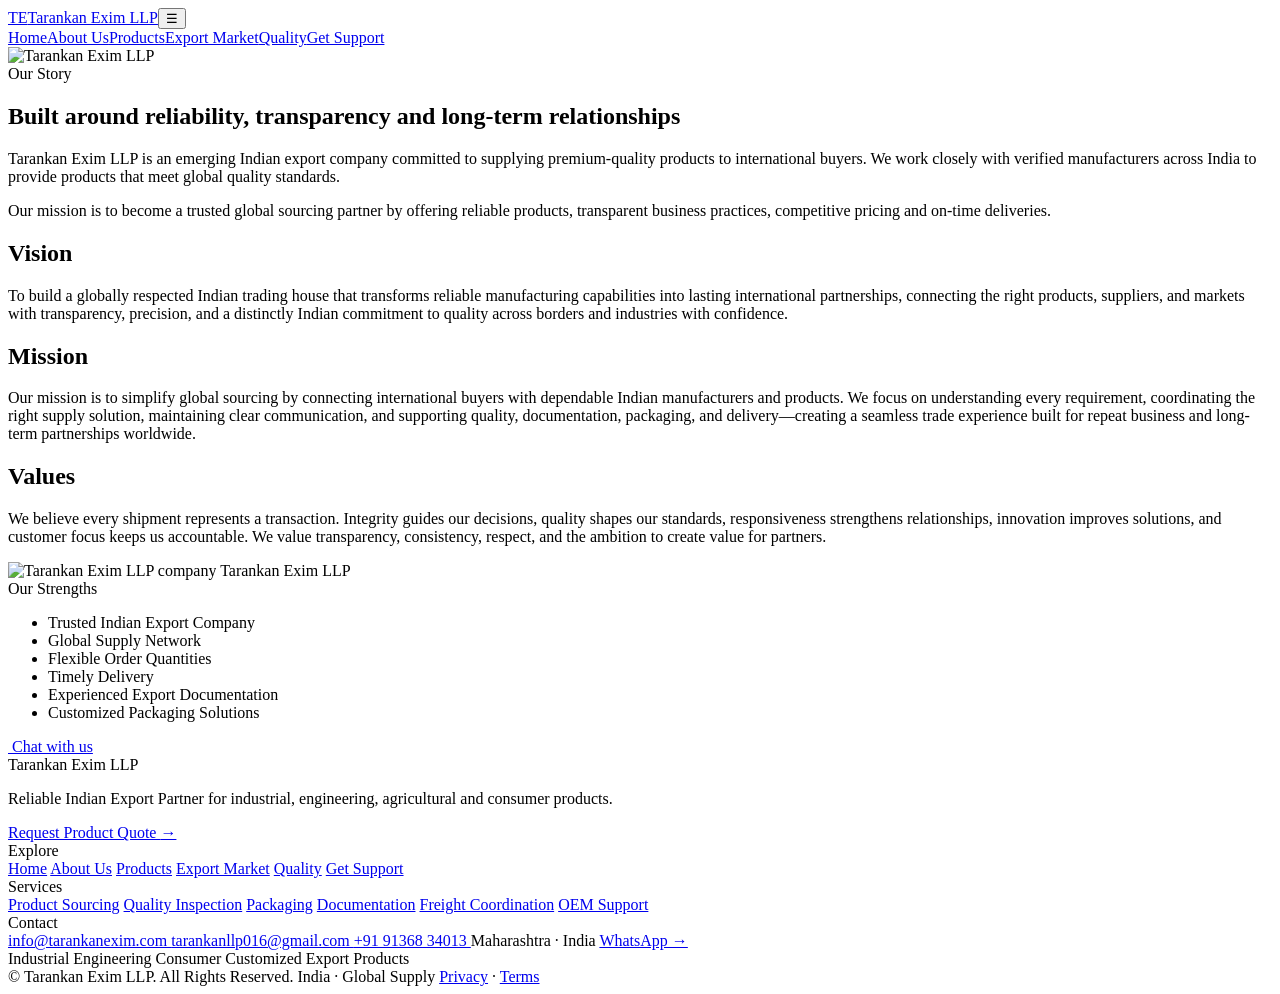
==== about.html @ bc906459 "Add files via upload" ====
<!doctype html>
<html lang="en">

<head>
    <meta charset="utf-8">
    <meta name="viewport" content="width=device-width,initial-scale=1">
    <title>About Us | Tarankan Exim LLP</title>
    <meta name="description"
        content="Learn about Tarankan Exim LLP, an emerging Indian merchant exporter serving global buyers.">
        <link rel="icon" type="image/png" href="assets/logo.png">
    <link rel="stylesheet" href="css/style.css">
</head>

<body>
    <header class="site-header">
        <div class="container nav"><a class="brand" href="index.html"><span class="brand-mark">TE</span><span
                    class="brand-text">Tarankan Exim LLP</span></a><button class="menu-btn" aria-label="Open menu"
                aria-expanded="false">☰</button>
            <nav class="nav-links"><a class="" href="index.html">Home</a><a class="active" href="about.html">About
                    Us</a><a class="" href="products.html">Products</a><a class="" href="markets.html">Export
                    Market</a><a class="" href="quality.html">Quality</a><a class="" href="contact.html">Get Support</a>
            </nav>
        </div>
    </header>
    <main>
        <section class="about-image">
            <img src="assets/about us/about-us-background.png" alt="Tarankan Exim LLP">
        </section>
        <!-- <section class="page-hero" id = "about-us-main">
            <div class="container">
                <div class="eyebrow">About Tarankan Exim LLP</div>
                <h1>Indian sourcing, prepared for the world.</h1>
                <p class="lead">We work with verified manufacturers across India to connect dependable products with
                    international buyers.</p>
            </div>
        </section> -->
        <section class="section">
            <div class="container two-col">
                <div>
                    <div class="eyebrow">Our Story</div>
                    <h2>Built around reliability, transparency and long-term relationships</h2>
                </div>
                <div>
                    <p class="body-copy">Tarankan Exim LLP is an emerging Indian export company committed to supplying
                        premium-quality products to international buyers. We work closely with verified manufacturers
                        across India to provide products that meet global quality standards.</p>
                    <p class="body-copy">Our mission is to become a trusted global sourcing partner by offering reliable
                        products, transparent business practices, competitive pricing and on-time deliveries.</p>
                </div>
            </div>
        </section>
        <section class="section dark">
            <div class="container three-col">
                <div>
                    <!-- <div class="eyebrow"></div> -->
                    <h2>Vision</h2>
                    <p class="body-copy">To build a globally respected Indian trading house that transforms reliable
                        manufacturing capabilities into lasting international partnerships, connecting the right
                        products, suppliers, and markets with transparency, precision, and a distinctly Indian
                        commitment to quality across borders and industries with confidence.</p>
                </div>
                <div>
                    <!-- <div class="eyebrow"></div> -->
                    <h2>Mission</h2>
                    <p class="body-copy">Our mission is to simplify global sourcing by connecting international buyers
                        with dependable Indian manufacturers and products. We focus on understanding every requirement,
                        coordinating the right supply solution, maintaining clear communication, and supporting quality,
                        documentation, packaging, and delivery—creating a seamless trade experience built for repeat
                        business and long-term partnerships worldwide.</p>
                </div>
                <div>
                    <!-- <div class="eyebrow"></div> -->
                    <h2>Values</h2>
                    <p class="body-copy">We believe every shipment represents a transaction. Integrity guides our
                        decisions, quality shapes our standards, responsiveness strengthens relationships, innovation
                        improves solutions, and customer focus keeps us accountable. We value transparency, consistency,
                        respect, and the ambition to create value for partners.</p>
                </div>
            </div>
        </section>
        <section class="section">
            <div class="container two-col">
                <div class="visual tall">
                    <img src="assets/about us/strength.png" alt="Tarankan Exim LLP company" class="visual-image">
                    <span class="visual-label">Tarankan Exim LLP</span>
                </div>
                <div class="strengths-content">
                    <div class="eyebrow" id="our-strength-text">Our Strengths</div>
                    <ul class="clean-list">
                        <li><span>Trusted Indian Export Company</span><span></span></li>
                        <li><span>Global Supply Network</span><span></span></li>
                        <li><span>Flexible Order Quantities</span><span></span></li>
                        <li><span>Timely Delivery</span><span></span></li>
                        <li><span>Experienced Export Documentation</span><span></span></li>
                        <li><span>Customized Packaging Solutions</span><span></span></li>
                    </ul>
                </div>
            </div>
        </section>
        <!-- WhatsApp Floating Chat --> <a
            href="https://wa.me/919136834013?text=Hello%20Tarankan%20Exim%20LLP%2C%20I%20would%20like%20to%20know%20more."
            class="whatsapp-float" target="_blank" rel="noopener noreferrer" aria-label="Chat with us on WhatsApp">
            <span class="whatsapp-icon"><img src="assets/WhatsApp.svg" alt=""></span> <span class="whatsapp-text">Chat
                with us</span> </a>
    </main>
    <!-- <footer>
        <div class="container footer-top">
            <div>
                <div class="footer-brand">Tarankan Exim LLP</div>
                <p class="footer-muted">Reliable Indian Export Partner for industrial, engineering, agricultural and
                    consumer products.</p>
            </div>
            <div>
                <div class="eyebrow">Quick Links</div>
                <div class="footer-links"><a href="index.html">Home</a><a href="about.html">About Us</a><a
                        href="products.html">Products</a><a href="markets.html">Export Market</a><a
                        href="contact.html">Get Support</a></div>
            </div>
            <div>
                <div class="eyebrow">Contact</div>
                <div class="footer-links"><a href="mailto:info@tarankanexim.com">info@tarankanexim.com</a><a
                        href="tel:+91 9136834013">+91 91368 34013</a><span>Ahmednagar, Maharashtra · India</span></div>
            </div>
        </div>
        <div class="container footer-bottom"><span>© <span data-year></span> Tarankan Exim LLP. All Rights
                Reserved.</span><span><a href="privacy.html">Privacy</a> · <a href="terms.html">Terms</a></span></div>
    </footer> -->
    <footer>

        <div class="container footer-top">

            <!-- Brand -->
            <div class="footer-brand-column">

                <div class="footer-brand">
                    Tarankan Exim LLP
                </div>

                <p class="footer-muted">
                    Reliable Indian Export Partner for industrial, engineering,
                    agricultural and consumer products.
                </p>

                <a href="inquiry.html" class="footer-quote-btn">
                    Request Product Quote
                    <span>→</span>
                </a>

            </div>


            <!-- Explore -->
            <div class="footer-column">

                <div class="eyebrow">
                    Explore
                </div>

                <div class="footer-links">
                    <a href="index.html">Home</a>
                    <a href="about.html">About Us</a>
                    <a href="products.html">Products</a>
                    <a href="markets.html">Export Market</a>
                    <a href="quality.html">Quality</a>
                    <a href="contact.html">Get Support</a>
                </div>

            </div>


            <!-- Services -->
            <div class="footer-column">

                <div class="eyebrow">
                    Services
                </div>

                <div class="footer-links">
                    <a href="products.html#industrial">Product Sourcing</a>
                    <a href="quality.html">Quality Inspection</a>
                    <a href="products.html#consumer">Packaging</a>
                    <a href="products.html#documentation">Documentation</a>
                    <a href="products.html#services-hero">Freight Coordination</a>
                    <a href="products.html#consumer">OEM Support</a>
                </div>

            </div>


            <!-- Contact -->
            <div class="footer-column">

                <div class="eyebrow">
                    Contact
                </div>

                <div class="footer-contact">

                    <a href="mailto:info@tarankanexim.com">
                        info@tarankanexim.com
                    </a>

                    <a href="mailto:tarankanllp016@gmail.com">
                        tarankanllp016@gmail.com
                    </a>

                    <a href="tel:+91 9136834013">
                        +91 91368 34013
                    </a>

                    <span>
                        Maharashtra · India
                    </span>

                    <a
                        href="https://wa.me/919136834013?text=Hello%20Tarankan%20Exim%20LLP%2C%20I%20would%20like%20to%20know%20more."
                        target="_blank"
                        rel="noopener noreferrer"
                        class="footer-whatsapp">
                        WhatsApp →
                    </a>

                </div>

            </div>

        </div>


        <!-- Capabilities strip -->
        <div class="container footer-capabilities">

            <span>Industrial</span>
            <span>Engineering</span>
            <span>Consumer</span>
            <span>Customized Export Products</span>

        </div>


        <!-- Bottom -->
        <div class="container footer-bottom">

            <span>
                © <span data-year></span> Tarankan Exim LLP.
                All Rights Reserved.
            </span>

            <span>
                India · Global Supply
            </span>

            <span>
                <a href="privacy.html">Privacy</a>
                ·
                <a href="terms.html">Terms</a>
            </span>

        </div>

    </footer>
    <script src="js/main.js"></script>
</body>

</html>
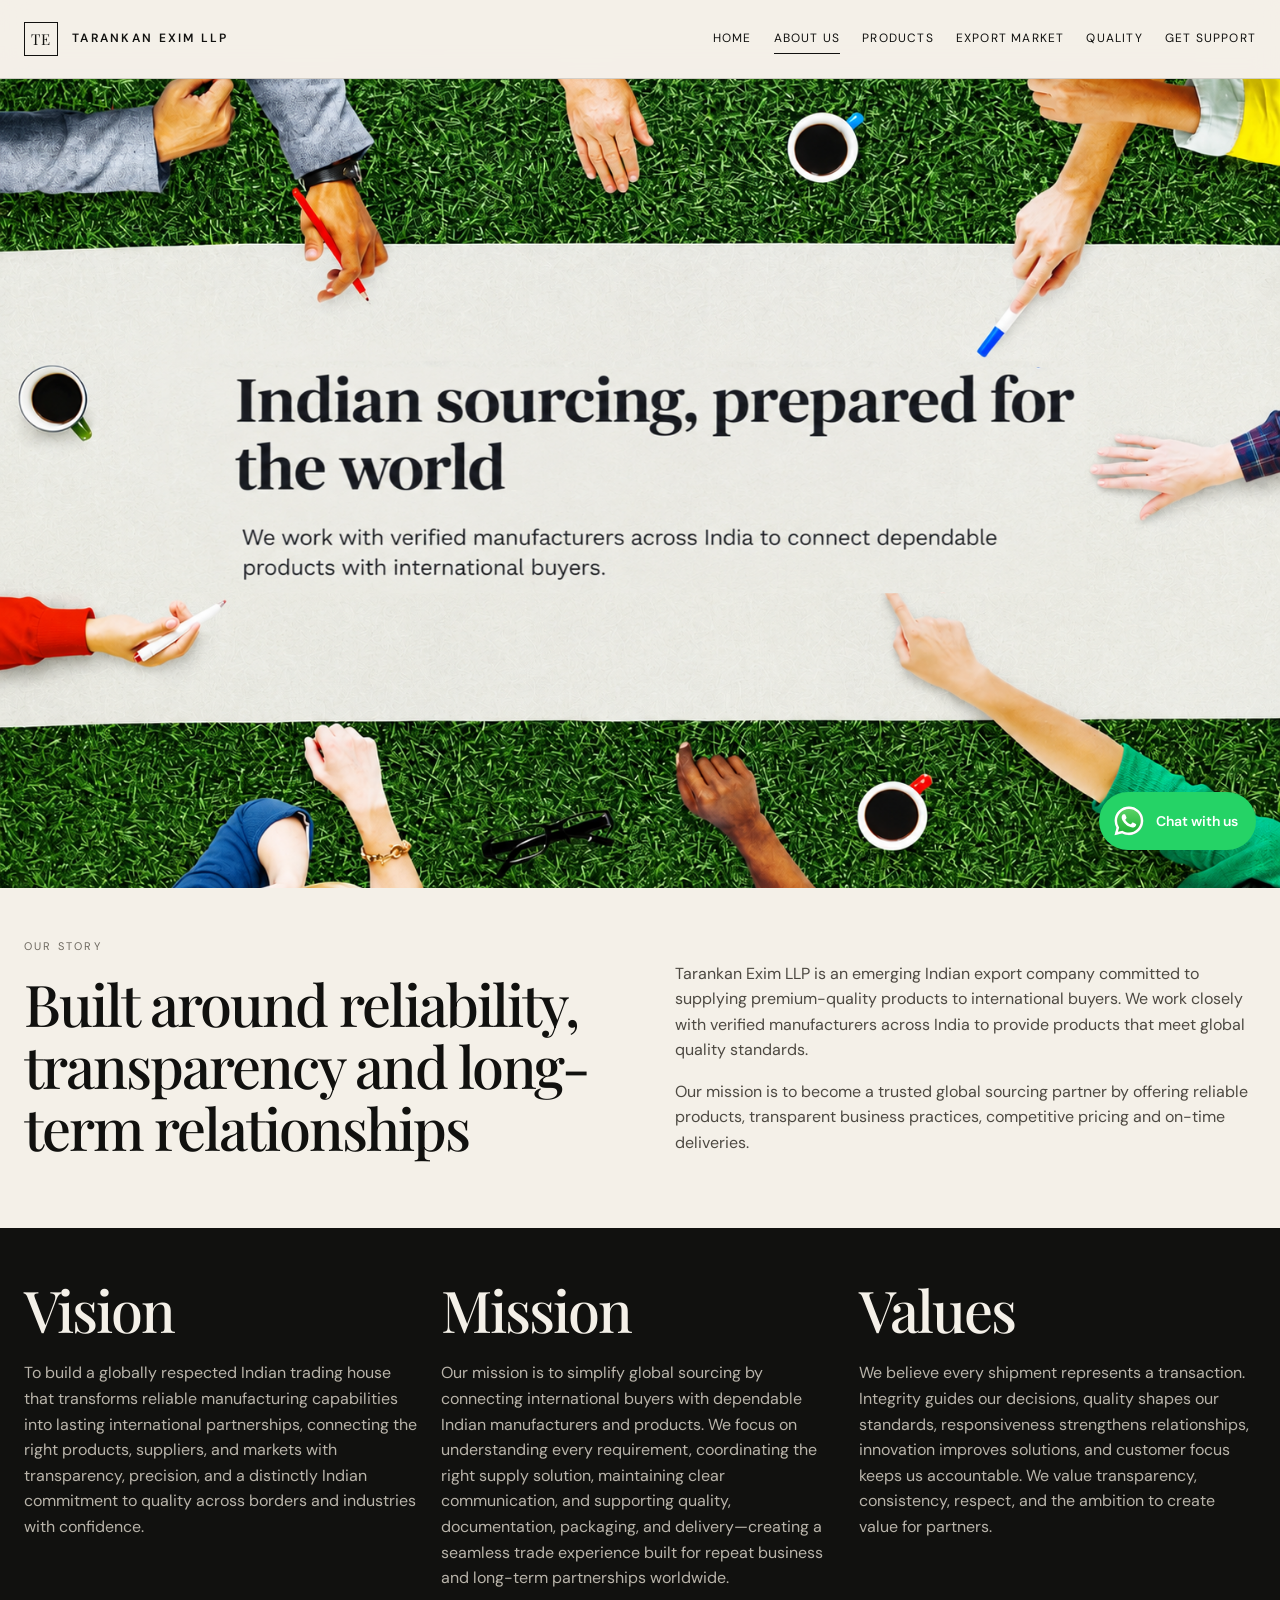
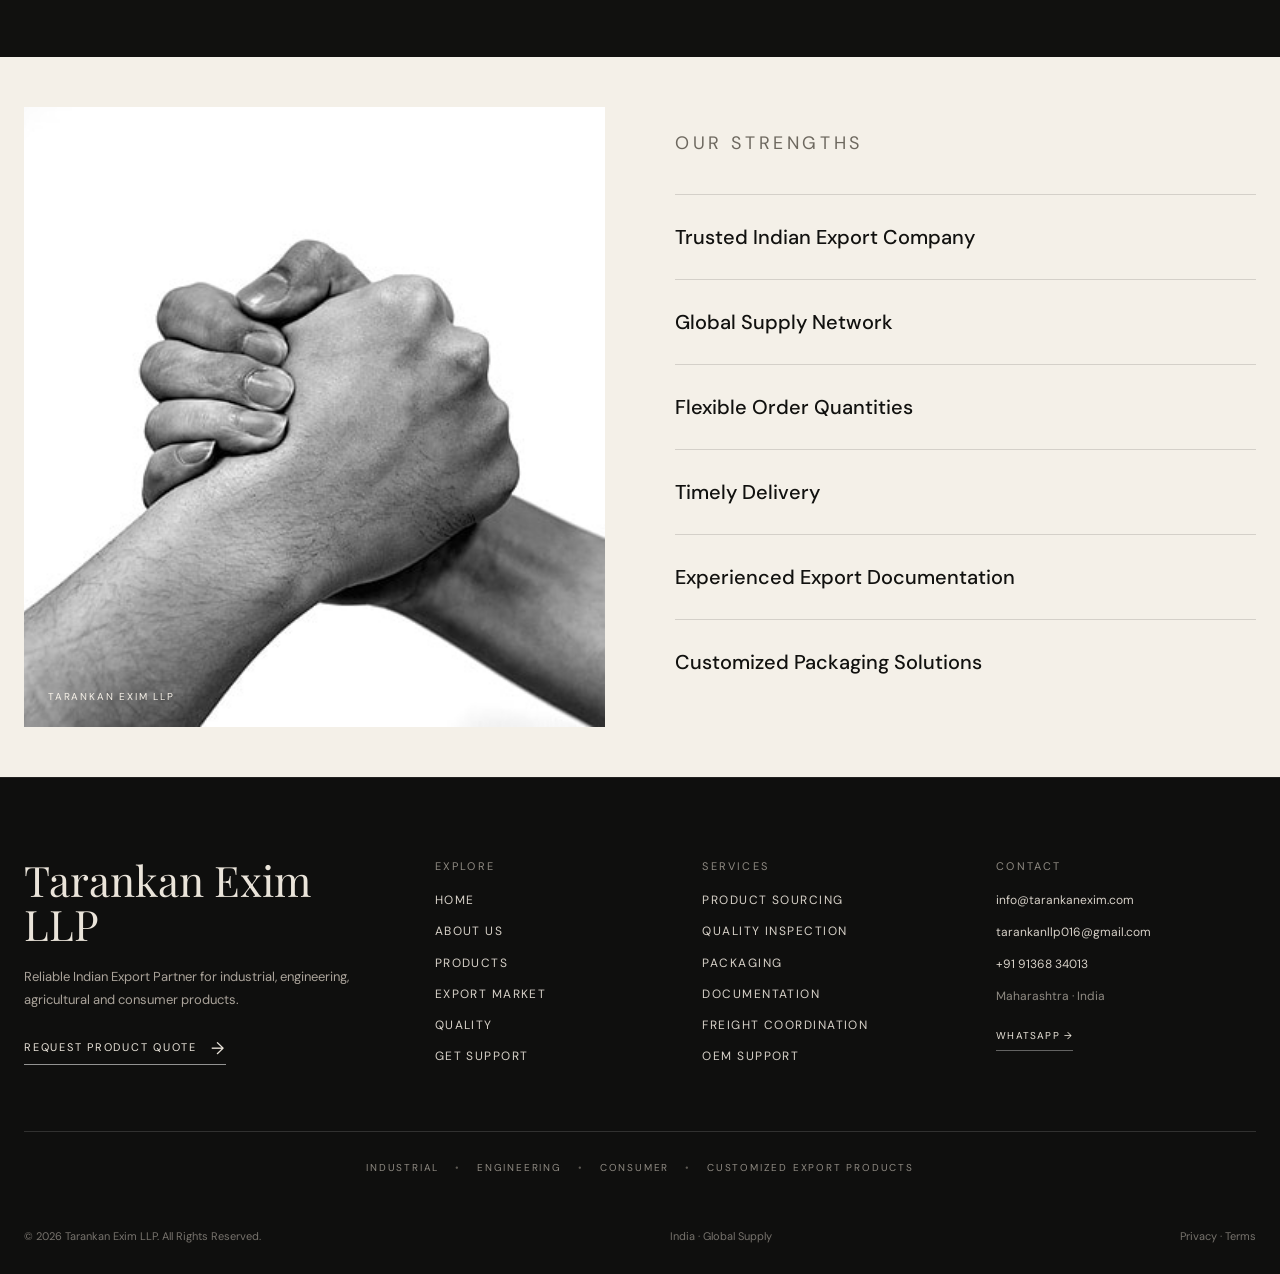
==== commit 083eb339: "Edit" ====
--- a/about.html
+++ b/about.html
@@ -18,7 +18,7 @@
                 aria-expanded="false">☰</button>
             <nav class="nav-links"><a class="" href="index.html">Home</a><a class="active" href="about.html">About
                     Us</a><a class="" href="products.html">Products</a><a class="" href="markets.html">Export
-                    Market</a><a class="" href="quality.html">Quality</a><a class="" href="contact.html">Get Support</a>
+                    Market</a><a class="" href="quality.html">Quality</a><a class="" href="get-support.html">Get Support</a>
             </nav>
         </div>
     </header>
@@ -114,7 +114,7 @@
                 <div class="eyebrow">Quick Links</div>
                 <div class="footer-links"><a href="index.html">Home</a><a href="about.html">About Us</a><a
                         href="products.html">Products</a><a href="markets.html">Export Market</a><a
-                        href="contact.html">Get Support</a></div>
+                        href="get-support.html">Get Support</a></div>
             </div>
             <div>
                 <div class="eyebrow">Contact</div>
@@ -162,7 +162,7 @@
                     <a href="products.html">Products</a>
                     <a href="markets.html">Export Market</a>
                     <a href="quality.html">Quality</a>
-                    <a href="contact.html">Get Support</a>
+                    <a href="get-support.html">Get Support</a>
                 </div>
 
             </div>
--- a/css/style.css
+++ b/css/style.css
@@ -0,0 +1,3628 @@
+@import url('https://fonts.googleapis.com/css2?family=DM+Sans:wght@400;500;600&family=Playfair+Display:wght@500;600&display=swap');
+
+:root{
+  --ink:#11110f;
+  --paper:#f4f0e8;
+  --warm:#e7dfd1;
+  --muted:#6d685f;
+  --line:rgba(17,17,15,.14);
+  --accent:#b68b52;
+  --max:1440px;
+}
+*{box-sizing:border-box}
+html{scroll-behavior:smooth}
+body{margin:0;background:var(--paper);color:var(--ink);font-family:'DM Sans',Arial,sans-serif;line-height:1.6}
+a{color:inherit;text-decoration:none}
+img{max-width:100%;display:block}
+.container{width:min(calc(100% - 48px),var(--max));margin:0 auto}
+
+/* Header */
+.site-header{position:fixed;top:0;left:0;right:0;z-index:100;background:rgba(244,240,232,.94);backdrop-filter:blur(14px);border-bottom:1px solid var(--line)}
+.nav{height:78px;display:flex;align-items:center;justify-content:space-between;gap:24px}
+.brand{display:flex;align-items:center;gap:14px;min-width:max-content}
+.brand-mark{width:34px;height:34px;border:1px solid var(--ink);display:grid;place-items:center;font-family:'Playfair Display',serif;font-size:15px;letter-spacing:.08em}
+.brand-text{font-size:12px;font-weight:600;letter-spacing:.19em;text-transform:uppercase}
+.nav-links{display:flex;align-items:center;gap:22px;font-size:12px;letter-spacing:.1em;text-transform:uppercase}
+.nav-links a{position:relative;padding:8px 0}
+.nav-links a:after{content:'';position:absolute;left:0;bottom:3px;width:100%;height:1px;background:var(--ink);transform:scaleX(0);transform-origin:right;transition:.3s}
+.nav-links a:hover:after,.nav-links a.active:after{transform:scaleX(1);transform-origin:left}
+.menu-btn{display:none;border:0;background:none;font-size:20px;cursor:pointer}
+
+/* Type */
+h1,h2,h3{font-family:'Playfair Display',Georgia,serif;font-weight:500;line-height:1.08;margin:0 0 20px}
+h1{font-size:clamp(46px,7vw,104px);letter-spacing:-.04em}
+h2{font-size:clamp(34px,4.5vw,64px);letter-spacing:-.035em}
+h3{font-size:26px}
+.eyebrow{font-size:11px;text-transform:uppercase;letter-spacing:.2em;color:var(--muted);margin-bottom:16px}
+.lead{font-size:clamp(17px,1.5vw,21px);max-width:720px;color:#35322d}
+.body-copy{color:#4d4942;max-width:760px}
+
+/* Buttons */
+.btn-row{display:flex;flex-wrap:wrap;gap:12px;margin-top:32px}
+.btn{display:inline-flex;align-items:center;justify-content:center;min-height:48px;padding:0 22px;border:1px solid var(--ink);font-size:11px;letter-spacing:.16em;text-transform:uppercase;transition:.25s}
+.btn:hover{background:var(--ink);color:var(--paper)}
+.btn.dark{background:var(--ink);color:var(--paper)}
+.btn.dark:hover{background:transparent;color:var(--ink)}
+
+/* home page video button */
+#home-video-button {
+    margin-right: 20px;
+}
+
+/* Shared sections */
+main{padding-top:78px}
+.section{padding:50px 0}
+#home-ship-video-section {padding: 100px 0}
+#quality-hero-section {padding: 30px 0}
+#home-about-tarankan-section { padding: 15px 0 }
+.section.tight{padding:70px 0}
+.section.dark{background:var(--ink);color:var(--paper)}
+.section.dark .eyebrow,.section.dark .body-copy{color:#b9b4aa}
+.section-rule{border-top:1px solid var(--line)}
+.two-col{display:grid;grid-template-columns:1fr 1fr;gap:70px;align-items:center}
+.three-col{display:grid;grid-template-columns:repeat(3,1fr);gap:20px}
+.four-col{display:grid;grid-template-columns:repeat(4,1fr);gap:1px;background:var(--line)}
+
+/* Placeholder visuals */
+.visual{min-height:520px;position:relative;overflow:hidden;background:#1b1a18}
+/* .visual:before{content:'';position:absolute;inset:-30%;background:linear-gradient(125deg,#24211d,#8c704c,#ded0bd,#171614,#5f4c38);background-size:400% 400%;animation:shift 16s ease-in-out infinite} */
+.visual.small{min-height:340px}
+.visual.tall{min-height:620px}
+.visual .visual-label{position:absolute;left:24px;bottom:22px;color:#f7f2e9;font-size:10px;letter-spacing:.18em;text-transform:uppercase;z-index:2}
+@keyframes shift{0%,100%{background-position:0% 50%}50%{background-position:100% 50%}}
+
+/* Home */
+.hero{min-height:calc(100vh - 78px);display:grid;grid-template-columns:1.05fr .95fr;align-items:stretch}
+.hero-copy{display:flex;align-items:center;padding:80px max(24px,6vw) 80px max(24px,6vw)}
+.hero-copy-inner{max-width:760px}
+.hero-visual{min-height:calc(100vh - 78px);position:relative;overflow:hidden;background:#201f1c}
+.hero-visual:before{content:'';position:absolute;inset:0;background:linear-gradient(135deg,#161513,#726247,#cbb89d,#27231f,#9b896e);background-size:350% 350%;animation:shift 18s ease infinite}
+.hero-visual:after{content:'';position:absolute;inset:0;background:linear-gradient(to bottom,transparent 55%,rgba(0,0,0,.35))}
+.hero-meta{position:absolute;bottom:34px;left:34px;color:#f5efe7;font-size:11px;letter-spacing:.17em;text-transform:uppercase;z-index:2}
+
+.stat-strip{display:grid;grid-template-columns:repeat(4,1fr);border-top:1px solid var(--line);border-bottom:1px solid var(--line)}
+.stat{padding:28px 22px;border-right:1px solid var(--line)}
+.stat:last-child{border-right:0}
+.stat strong{display:block;font-family:'Playfair Display',serif;font-size:28px;font-weight:500}
+.stat span{font-size:11px;letter-spacing:.12em;text-transform:uppercase;color:var(--muted)}
+
+.card{background:rgba(255,255,255,.32);padding:32px;min-height:240px;border:1px solid var(--line)}
+.card h3{font-size:30px;margin-bottom:12px}
+.card p{color:var(--muted);margin:0}
+.category-card{display:block;background:var(--ink);color:var(--paper);min-height:420px;position:relative;overflow:hidden;padding:28px}
+.category-card:before{content:'';position:absolute;inset:0;background:linear-gradient(145deg,#11110f,#64523d,#c1a988,#201d1a);background-size:300% 300%;animation:shift 15s ease-in-out infinite;opacity:.8}
+.category-card-content{position:absolute;left:28px;right:28px;bottom:28px;z-index:2}
+.category-card h3{font-size:34px;margin:0 0 8px}
+.category-card p{margin:0;color:#ddd5ca;font-size:14px;max-width:330px}
+
+/* Lists / tables */
+.clean-list{list-style:none;padding:0;margin:30px 0 0}
+.clean-list li{display:flex;gap:16px;justify-content:space-between;border-top:1px solid var(--line);padding:16px 0;font-size:13px}
+.clean-list li span:last-child{color:var(--muted)}
+.markets{display:grid;grid-template-columns:repeat(4,1fr);gap:0;border-top:1px solid var(--line)}
+.market{padding:24px;border-right:1px solid var(--line);border-bottom:1px solid var(--line);font-family:'Playfair Display',serif;font-size:24px}
+
+/* Forms */
+.form-shell{display:grid;grid-template-columns:.65fr 1.35fr;gap:70px;align-items:start}
+form{display:grid;grid-template-columns:1fr 1fr;gap:18px}
+.field{display:flex;flex-direction:column;gap:7px}
+.field.full{grid-column:1/-1}
+label{font-size:11px;letter-spacing:.14em;text-transform:uppercase;color:var(--muted)}
+input,select,textarea{width:100%;border:0;border-bottom:1px solid var(--ink);background:transparent;padding:12px 2px;font:inherit;color:var(--ink);border-radius:0;outline:none}
+textarea{min-height:130px;resize:vertical}
+input:focus,select:focus,textarea:focus{border-bottom-color:var(--accent)}
+.form-note{font-size:12px;color:var(--muted)}
+
+/* Footer */
+footer{background:#0f0f0e;color:#eae4da;padding:70px 0 26px}
+.footer-top{display:grid;grid-template-columns:1.1fr .8fr .8fr;gap:70px;padding-bottom:60px;border-bottom:1px solid rgba(255,255,255,.14)}
+.footer-brand{font-family:'Playfair Display',serif;font-size:40px;line-height:1.05}
+.footer-muted{color:#aaa39a;font-size:13px;max-width:380px}
+.footer-links{display:flex;flex-direction:column;gap:11px;font-size:18px;text-transform:uppercase;letter-spacing:.12em}
+.footer-links a:hover{color:white}
+.footer-bottom{display:flex;justify-content:space-between;gap:20px;padding-top:24px;color:#8f8a82;font-size:11px}
+
+/* Page hero */
+.page-hero{padding:120px 0 90px;border-bottom:1px solid var(--line)}
+.page-hero .lead{max-width:900px}
+
+/* Mobile */
+@media (max-width:980px){
+  .nav-links{position:absolute;top:78px;left:0;right:0;background:var(--paper);border-bottom:1px solid var(--line);padding:20px 24px;display:none;flex-direction:column;align-items:flex-start}
+  .nav-links.open{display:flex}
+  .menu-btn{display:block}
+  .hero{grid-template-columns:1fr}
+  .hero-visual{min-height:55vh}
+  .two-col,.form-shell{grid-template-columns:1fr;gap:40px}
+  .three-col{grid-template-columns:1fr}
+  .four-col{grid-template-columns:1fr 1fr}
+  .markets{grid-template-columns:1fr 1fr}
+  .stat-strip{grid-template-columns:1fr 1fr}
+  .stat:nth-child(2){border-right:0}
+  .stat:nth-child(-n+2){border-bottom:1px solid var(--line)}
+  .footer-top{grid-template-columns:1fr 1fr}
+}
+@media (max-width:640px){
+  .container{width:min(calc(100% - 32px),var(--max))}
+  .nav{height:68px}.site-header{height:68px}.nav-links{top:68px}.brand-text{font-size:10px}
+  main{padding-top:68px}
+  .section{padding:72px 0}
+  .page-hero{padding:85px 0 65px}
+  .hero-copy{padding:70px 16px}
+  .four-col,.markets,.stat-strip{grid-template-columns:1fr}
+  .stat{border-right:0!important;border-bottom:1px solid var(--line)}
+  .stat:last-child{border-bottom:0}
+  form{grid-template-columns:1fr}
+  .field.full{grid-column:auto}
+  .footer-top{grid-template-columns:1fr;gap:38px}
+  .footer-bottom{flex-direction:column}
+  .visual{min-height:380px}
+}
+
+
+
+
+/* Home - Category Card */
+.category-card {
+    position: relative;
+    overflow: hidden;
+}
+
+.category-card-image {
+    position: absolute;
+    inset: 0;
+    width: 100%;
+    height: 100%;
+    object-fit: cover;
+}
+
+/* .category-card-content {
+    position: relative;
+    z-index: 2;
+    -webkit-text-stroke: 0.5px black;
+} */
+
+.category-card-content p {
+  color: black;
+}
+
+/* Home - International Supply */
+.visual {
+    min-height: 520px;
+    position: relative;
+    overflow: hidden;
+    background: #1b1a18;
+}
+
+.visual-image {
+    position: absolute;
+    inset: 0;
+    width: 100%;
+    height: 100%;
+    object-fit: cover;
+    display: block;
+}
+
+/* Home - Main Hero Image */
+.hero-visual {
+    position: relative;
+    overflow: hidden;
+}
+
+.hero-video {
+    position: absolute;
+    inset: 0;
+    width: 100%;
+    height: 100%;
+    object-fit: cover;
+}
+
+.hero-image {
+    position: absolute;
+    inset: 0;
+    width: 100%;
+    height: 100%;
+    object-fit: cover;
+    display: block;
+}
+
+.about-image {
+    width: 100%;
+    height: 90vh;
+    overflow: hidden;
+}
+
+.about-image img {
+    width: 100%;
+    height: 100%;
+    object-fit: cover;
+    display: block;
+}
+
+@media (max-width: 640px) {
+    .about-image {
+        height: 40vh;
+    }
+}
+
+/* =========================================
+   WHY CHOOSE US - FULL SECTION VIDEO
+   ========================================= */
+
+.why-section {
+    position: relative;
+    overflow: hidden;
+    isolation: isolate;
+}
+
+/* .why-section {
+    position: relative;
+    overflow: hidden;
+    isolation: isolate;
+    min-height: 650px;
+}*/
+
+/* @media (max-width:640px) {
+    .why-section {
+        min-height: 500px;
+    }
+} */
+
+/* Full video covering the entire section */
+.why-section .why-video {
+    position: absolute;
+    inset: 0;
+    width: 100%;
+    height: 100%;
+    overflow: hidden;
+    z-index: 0;
+}
+
+.why-section .why-video video {
+    position: absolute;
+    inset: 0;
+    width: 100%;
+    height: 100%;
+    object-fit: cover;
+    object-position: center;
+}
+
+/* Dark overlay so the text remains readable */
+.why-section::after {
+    content: '';
+    position: absolute;
+    inset: 0;
+    background: rgba(0, 0, 0, 0.45);
+    z-index: 1;
+    pointer-events: none;
+}
+
+/* Keep your existing text above the video */
+.why-section > .container {
+    position: relative;
+    z-index: 2;
+}
+
+/* =========================================
+   CONTACT PAGE - TOP IMAGE
+   ========================================= */
+
+.contact-top-image {
+    width: 100%;
+    height: 52vh;
+    min-height: 420px;
+    overflow: hidden;
+    position: relative;
+}
+
+.contact-top-image img {
+    width: 100%;
+    height: 100%;
+    object-fit: cover;
+    object-position: center;
+    display: block;
+}
+
+
+/* =========================================
+   CONTACT PAGE - DETAILS
+   ========================================= */
+
+.contact-details {
+    display: grid;
+    grid-template-columns: 1fr 1fr;
+    gap: 100px;
+    align-items: start;
+}
+
+.contact-details p {
+    margin: 0;
+}
+
+.contact-details a {
+    transition: color .25s ease;
+}
+
+.contact-details a:hover {
+    color: var(--accent);
+}
+
+
+/* =========================================
+   CONTACT PAGE - MOBILE
+   ========================================= */
+
+@media (max-width: 980px) {
+
+    .contact-top-image {
+        height: 45vh;
+        min-height: 360px;
+    }
+
+    .contact-details {
+        grid-template-columns: 1fr;
+        gap: 50px;
+    }
+
+}
+
+
+@media (max-width: 640px) {
+
+    .contact-top-image {
+        height: 34vh;
+        min-height: 260px;
+    }
+
+    .contact-details {
+        gap: 40px;
+    }
+
+}
+
+#get-support-below-image {
+    padding: 30px 0;
+    border: none;
+}
+
+
+/* Contact - Factory Image */
+.visual-image {
+    position: absolute;
+    inset: 0;
+    width: 100%;
+    height: 100%;
+    object-fit: cover;
+}
+
+/* Quality - Inspection */
+.visual {
+    position: relative;
+    overflow: hidden;
+}
+
+.visual-image {
+    position: absolute;
+    inset: 0;
+    width: 100%;
+    height: 100%;
+    object-fit: cover;
+    display: block;
+}
+
+/* Quality */
+.visual {
+    position: relative;
+    overflow: hidden;
+}
+
+.visual-image {
+    position: absolute;
+    inset: 0;
+    width: 100%;
+    height: 100%;
+    object-fit: cover;
+    display: block;
+}
+
+.quality-clean-list span:first-child {
+    font-size: 20px;
+}
+
+.quality-clean-list span:last-child {
+    font-size: 22px;
+}
+
+#quality-hero-heading {
+    font-size: 70px;
+}
+
+/* #quality-inspection {
+    font-size: 90px;
+} */
+
+/* =========================================
+   QUALITY LIST - 3D LIFT EFFECT
+   ========================================= */
+
+.quality-clean-list {
+    position: relative;
+    z-index: 1;
+    transition:
+        transform 0.3s ease,
+        box-shadow 0.3s ease,
+        background-color 0.3s ease;
+}
+
+/* =========================================
+   AGRICULTURAL + WORKFLOW
+   3D LIFT EFFECT FOR DARK SECTIONS
+   ========================================= */
+
+.agri-list li,
+.workflow-list li {
+    position: relative;
+    z-index: 1;
+
+    transition:
+        transform 0.3s ease,
+        box-shadow 0.3s ease,
+        background-color 0.3s ease;
+}
+
+
+/* Hovered row */
+.agri-list li:hover,
+.workflow-list li:hover {
+    z-index: 5;
+
+    transform: translateY(-6px) scale(1.01);
+
+    /* Slightly lighter than the dark section */
+    background: rgba(255, 255, 255, 0.08);
+
+    box-shadow:
+        0 5px 10px rgba(0, 0, 0, 0.18),
+        0 12px 25px rgba(0, 0, 0, 0.22),
+        0 25px 40px rgba(0, 0, 0, 0.20);
+}
+
+
+/* Keep text light */
+.agri-list li:hover span,
+.workflow-list li:hover span {
+    color: var(--paper);
+}
+
+
+/* Secondary text remains slightly muted */
+.agri-list li:hover span:last-child,
+.workflow-list li:hover span:last-child {
+    color: #b9b4aa;
+}
+
+
+/* Hide the line immediately below hovered item */
+.agri-list li:hover + li,
+.workflow-list li:hover + li {
+    border-top-color: transparent;
+}
+
+.workflow-list-text {
+    font-size: 20px;
+}
+
+.agri-list-text {
+    font-size: 20px;
+}
+
+/* our strength animation */
+
+/* =========================================
+   OUR STRENGTHS - 3D LIFT EFFECT
+   Same animation as Quality list
+   ========================================= */
+
+.strengths-content .clean-list li {
+    position: relative;
+    z-index: 1;
+
+    transition:
+        transform 0.3s ease,
+        box-shadow 0.3s ease,
+        background-color 0.3s ease;
+}
+
+/* Hovered strength lifts */
+.strengths-content .clean-list li:hover {
+    z-index: 5;
+
+    transform: translateY(-6px) scale(1.01);
+
+    background: rgba(255, 255, 255, 0.92);
+
+    box-shadow:
+        0 5px 10px rgba(17, 17, 15, 0.08),
+        0 12px 25px rgba(17, 17, 15, 0.12),
+        0 25px 40px rgba(17, 17, 15, 0.10);
+}
+
+/* Hide the line immediately below the hovered item */
+.strengths-content .clean-list li:hover + li {
+    border-top-color: transparent;
+}
+
+
+/* Hovered row lifts */
+.quality-clean-list:hover {
+    z-index: 5;
+    transform: translateY(-6px) scale(1.01);
+
+    background: rgba(255, 255, 255, 0.92);
+
+    box-shadow:
+        0 5px 10px rgba(17, 17, 15, 0.08),
+        0 12px 25px rgba(17, 17, 15, 0.12),
+        0 25px 40px rgba(17, 17, 15, 0.10);
+}
+
+/* Hide the horizontal line immediately below hovered item */
+.quality-clean-list:hover + .quality-clean-list {
+    border-top-color: transparent;
+}
+
+
+/* =========================================
+   PRODUCT CARD - IMAGE WITH TEXT OVERLAY
+   ========================================= */
+/* products-2 */
+.product-card {
+    position: relative;
+    overflow: hidden;
+    padding: 0;
+    min-height: 360px;
+    background: #1b1a18;
+    border: 1px solid var(--line);
+}
+
+/* Product Image */
+.product-card .product-image {
+    position: absolute;
+    inset: 0;
+    width: 100%;
+    height: 100%;
+    object-fit: cover;
+    object-position: center;
+    display: block;
+    transition: transform .6s ease;
+}
+
+/* Dark overlay */
+.product-card::after {
+    content: '';
+    position: absolute;
+    inset: 0;
+    background: linear-gradient(
+        to top,
+        rgba(0, 0, 0, .78) 0%,
+        rgba(0, 0, 0, .45) 38%,
+        rgba(0, 0, 0, .08) 75%,
+        rgba(0, 0, 0, 0) 100%
+    );
+    z-index: 1;
+}
+
+/* Text */
+.product-card-content {
+    position: absolute;
+    left: 28px;
+    right: 28px;
+    bottom: 26px;
+    z-index: 2;
+    color: #f7f2e9;
+}
+
+.product-card-content h3 {
+    margin: 0 0 8px;
+    font-family: 'Playfair Display', Georgia, serif;
+    font-size: 30px;
+    font-weight: 500;
+    line-height: 1.1;
+    color: #f7f2e9;
+}
+
+.product-card-content p {
+    margin: 0;
+    max-width: 330px;
+    color: rgba(247, 242, 233, .82);
+    font-size: 13px;
+    line-height: 1.55;
+}
+
+/* Image zoom */
+.product-card:hover .product-image {
+    transform: scale(1.06);
+}
+
+
+/* =========================================
+   TABLET
+   ========================================= */
+
+@media (max-width: 980px) {
+
+    .product-card {
+        min-height: 350px;
+    }
+
+    .product-card-content {
+        left: 24px;
+        right: 24px;
+        bottom: 24px;
+    }
+
+    .product-card-content h3 {
+        font-size: 28px;
+    }
+
+}
+
+
+/* =========================================
+   MOBILE
+   ========================================= */
+
+@media (max-width: 640px) {
+
+    .product-card {
+        min-height: 380px;
+    }
+
+    .product-card-content {
+        left: 22px;
+        right: 22px;
+        bottom: 22px;
+    }
+
+    .product-card-content h3 {
+        font-size: 27px;
+    }
+
+    .product-card-content p {
+        font-size: 13px;
+    }
+
+    .product-card:hover .product-image {
+        transform: none;
+    }
+
+}
+
+#services-hero {
+    padding: 10px 0 45px;
+}
+
+/* markets */
+.markets-hero-video {
+    width: 100%;
+    height: 100%;
+    margin-top: -120px;
+    margin-bottom: 60px;
+    overflow: hidden;
+}
+
+#markets-page-hero { padding-bottom: 5px; }
+
+.markets-hero-video video {
+    width: 100%;
+    height: 100%;
+    object-fit: cover;
+    display: block;
+}
+
+@media (max-width: 640px) {
+
+    .markets-hero-video {
+        height: 30vh;
+        min-height: 420px;
+        margin-top: -60px;
+        margin-bottom: 40px;
+    }
+
+    .markets-hero-video video {
+        width: 100%;
+        height: 100%;
+        object-fit: cover;
+    }
+
+}
+
+.buyer-support {
+    display: flex;
+    flex-direction: column;
+    align-items: center;
+    text-align: center;
+}
+
+.buyer-support-heading {
+    width: 100%;
+    max-width: 900px;
+}
+
+.buyer-support-content {
+    width: 100%;
+    max-width: 900px;
+}
+
+.buyer-support-content .body-copy {
+    margin-left: auto;
+    margin-right: auto;
+}
+
+
+/* home page video hero video styling */
+/* =========================================
+   HOME PAGE - FULL VIDEO HERO
+   ========================================= */
+
+.home-page .hero {
+    position: relative;
+    min-height: calc(100vh - 78px);
+    overflow: hidden;
+    display: flex;
+}
+
+/* Full hero video */
+.home-page .hero-visual {
+    position: absolute;
+    inset: 0;
+    width: 100%;
+    height: 100%;
+    overflow: hidden;
+    background: #201f1c;
+    z-index: 0;
+}
+
+/* Responsive full-size video */
+.home-page .hero-video {
+    position: absolute;
+    inset: 0;
+    width: 100%;
+    height: 100%;
+    object-fit: cover;
+    object-position: center;
+    display: block;
+}
+
+/* Dark overlay */
+.home-page .hero-visual:after {
+    content: '';
+    position: absolute;
+    inset: 0;
+    background: linear-gradient(
+        to bottom,
+        rgba(0,0,0,.05) 0%,
+        rgba(0,0,0,.12) 35%,
+        rgba(0,0,0,.68) 100%
+    );
+    z-index: 1;
+}
+
+/* Hero copy takes the full hero width */
+.home-page .hero-copy {
+    position: relative;
+    z-index: 2;
+
+    width: 100%;
+    min-height: calc(100vh - 78px);
+
+    display: flex;
+    align-items: flex-end;
+
+    padding: 80px max(24px, 6vw) 75px;
+
+    color: #f7f2e9;
+}
+
+.home-page .hero-copy-inner {
+    width: 100%;
+    max-width: 900px;
+}
+
+.home-page .hero-copy .eyebrow {
+    color: rgba(247,242,233,.78);
+}
+
+.home-page .hero-copy h1 {
+    color: #f7f2e9;
+}
+
+.home-page .hero-copy .lead {
+    color: rgba(247,242,233,.9);
+    max-width: 760px;
+}
+
+/* Hero meta */
+.home-page .hero-meta {
+    position: absolute;
+    bottom: 34px;
+    right: 34px;
+
+    color: #f5efe7;
+    font-size: 11px;
+    letter-spacing: .17em;
+    text-transform: uppercase;
+
+    z-index: 3;
+}
+
+/* @media (max-width:980px) {
+
+    .home-page .hero {
+        min-height: calc(80vh - 78px);
+    }
+
+    .home-page .hero-copy {
+        min-height: calc(100vh - 78px);
+        padding: 90px 40px 65px;
+        align-items: flex-end;
+    }
+
+    .home-page .hero-copy-inner {
+        max-width: 820px;
+    }
+
+    .home-page .hero-meta {
+        bottom: 24px;
+        right: 24px;
+        font-size: 9px;
+    }
+
+} */
+
+@media (max-width:980px) {
+
+    .home-page .hero {
+        min-height: 65vh;
+    }
+
+    .home-page .hero-copy {
+        min-height: 65vh;
+        padding: 80px 40px 55px;
+        align-items: flex-end;
+    }
+
+    .home-page .hero-copy-inner {
+        max-width: 820px;
+    }
+
+    .home-page .hero-meta {
+        bottom: 24px;
+        right: 24px;
+        font-size: 9px;
+    }
+
+}
+
+/* @media (max-width:640px) {
+
+    .home-page .hero {
+        min-height: 55vh;
+    }
+
+    .home-page .hero-copy {
+        min-height: 55vh;
+        padding: 60px 20px 40px;
+    }
+
+} */
+
+/* =========================================
+   ABOUT PAGE - OUR STRENGTHS
+   ========================================= */
+
+.strengths-content {
+    min-height: 620px;
+    display: flex;
+    flex-direction: column;
+    justify-content: center;
+}
+
+.strengths-content .clean-list {
+    margin: 20px 0 0;
+}
+
+.strengths-content .clean-list li {
+    padding: 27px 0;
+    font-size: 20px;
+    line-height: 1.5;
+}
+
+#our-strength-text {
+    font-size: 18px;
+}
+
+.strengths-content .clean-list li span:first-child {
+    font-weight: 500;
+}
+
+.strengths-content .clean-list li span:last-child {
+    font-size: 12px;
+}
+
+/* =========================================
+   HOME - WHAT WE SUPPLY
+   ========================================= */
+
+.what-we-supply {
+    overflow: hidden;
+}
+
+.what-we-supply h2 {
+    margin-bottom: 45px;
+}
+
+/* Centered 1:1 image */
+.what-we-supply-image {
+    width: min(100%, 700px);
+    aspect-ratio: 1 / 1;
+    margin: 0 auto 45px;
+    overflow: hidden;
+}
+
+.what-we-supply-image img {
+    width: 100%;
+    height: 100%;
+    object-fit: cover;
+    display: block;
+}
+
+/* Paragraph */
+.what-we-supply-copy {
+    max-width: 1100px;
+    margin: 0 auto;
+}
+
+.what-we-supply-copy p {
+    margin: 0;
+    color: #4d4942;
+    font-size: 16px;
+    line-height: 1.8;
+}
+
+@media (max-width:640px) {
+
+    .what-we-supply h2 {
+        margin-bottom: 30px;
+    }
+
+    .what-we-supply-image {
+        margin-bottom: 30px;
+    }
+
+    .what-we-supply-copy p {
+        font-size: 14px;
+        line-height: 1.75;
+    }
+
+}
+
+
+/* =========================================
+   HOME - WHAT WE SUPPLY - CENTER HEADINGS
+   ========================================= */
+
+.what-we-supply > .container > .eyebrow,
+.what-we-supply > .container > h2 {
+    text-align: center;
+}
+
+.what-we-supply > .container > h2 {
+    max-width: 900px;
+    margin-left: auto;
+    margin-right: auto;
+}
+
+/* svg animation */
+
+/* =========================================
+   EXPORT MARKETS - SCROLL MAP
+   ========================================= */
+
+.markets-animation {
+    position: relative;
+    height: 500vh;
+    background: var(--paper);
+}
+
+.markets-animation-sticky {
+    position: sticky;
+    top: 78px;
+    height: calc(100vh - 78px);
+
+    display: flex;
+    align-items: center;
+    justify-content: center;
+
+    overflow: hidden;
+}
+
+.markets-map {
+    position: relative;
+    width: min(1400px, 92vw);
+    aspect-ratio: 2 / 1;
+}
+
+/* SVG itself */
+
+.markets-map-svg {
+    position: absolute;
+    inset: 0;
+    width: 100%;
+    height: 100%;
+}
+
+.markets-map-svg svg {
+    width: 100%;
+    height: 100%;
+    display: block;
+}
+
+/* Labels */
+
+.market-label {
+    position: absolute;
+
+    opacity: 0;
+    visibility: hidden;
+
+    transform:
+        translate(-50%, 10px)
+        scale(.94);
+
+    transition:
+        opacity .45s ease,
+        transform .45s ease,
+        visibility .45s ease;
+
+    pointer-events: none;
+    z-index: 10;
+}
+
+.market-label span {
+    display: block;
+
+    padding: 7px 12px;
+
+    background: var(--ink);
+    color: var(--paper);
+
+    font-size: 10px;
+    line-height: 1;
+    letter-spacing: .14em;
+    text-transform: uppercase;
+
+    white-space: nowrap;
+
+    box-shadow:
+        0 6px 12px rgba(0,0,0,.16),
+        0 14px 25px rgba(0,0,0,.12);
+}
+
+.market-label.active {
+    opacity: 1;
+    visibility: visible;
+
+    transform:
+        translate(-50%, -10px)
+        scale(1);
+}
+
+
+/* USA */
+.market-label-usa {
+    left: 27%;
+    top: 28%;
+}
+
+/* Brazil */
+.market-label-brazil {
+    left: 38%;
+    top: 58%;
+}
+
+/* Germany */
+.market-label-germany {
+    left: 51%;
+    top: 27%;
+}
+
+/* UAE */
+.market-label-uae {
+    left: 63%;
+    top: 42%;
+}
+
+/* Africa */
+.market-label-africa {
+    left: 51%;
+    top: 52%;
+}
+
+/* Bangladesh */
+.market-label-bangladesh {
+    left: 74%;
+    top: 42%;
+}
+
+
+/* =========================================
+   MOBILE
+   ========================================= */
+
+@media (max-width: 640px) {
+
+    .markets-animation {
+        height: 500vh;
+    }
+
+    .markets-animation-sticky {
+        top: 68px;
+        height: calc(100vh - 68px);
+    }
+
+    .markets-map {
+        width: 94vw;
+    }
+
+    .market-label span {
+        padding: 6px 9px;
+        font-size: 8px;
+        letter-spacing: .11em;
+    }
+
+}
+
+/* =========================================
+   QUALITY FOCUS - ANIMATED SVG
+   ========================================= */
+
+/* .quality-focus-section {
+    overflow: hidden;
+} */
+
+
+/* =========================================
+   ANIMATION PANEL
+   ========================================= */
+
+/* .quality-animation-visual {
+    position: relative;
+    width: 100%;
+    min-height: 0;
+
+    overflow: hidden;
+
+    background: var(--paper);
+} */
+
+
+/* =========================================
+   DESKTOP SVG
+   1200 × 1800
+   ========================================= */
+
+/* .quality-animation-svg {
+    position: absolute;
+    inset: 0;
+
+    width: 100%;
+    height: 100%;
+
+    display: block;
+
+    object-fit: contain;
+    object-position: center;
+} */
+
+
+/* =========================================
+   DESKTOP
+   Two-column layout
+   ========================================= */
+
+/* @media (min-width: 981px) {
+
+    .quality-animation-visual {
+        width: 100%; */
+
+        /*
+           Tall desktop SVG:
+           1200 × 1800 = 2 / 3
+        */
+        /* aspect-ratio: 2 / 3;
+    }
+
+} */
+
+
+/* =========================================
+   TABLET
+   One-column layout starts at 980px
+   ========================================= */
+
+/* @media (max-width: 980px) {
+
+    .quality-animation-visual {
+        width: 100%; */
+
+        /*
+           Old mobile/tablet SVG:
+           1200 × 900 = 4 / 3
+        */
+        /* aspect-ratio: 4 / 3;
+
+        margin-bottom: 30px;
+    }
+
+} */
+
+
+/* =========================================
+   MOBILE
+   ========================================= */
+
+/* @media (max-width: 640px) {
+
+    .quality-animation-visual {
+        width: 100%; */
+
+        /*
+           Keep the original mobile SVG ratio
+        */
+        /* aspect-ratio: 4 / 3;
+
+        margin-bottom: 24px;
+    }
+
+} */
+
+
+/* =========================================
+   VERY SMALL PHONES
+   ========================================= */
+
+/* @media (max-width: 400px) {
+
+    .quality-animation-visual {
+        aspect-ratio: 4 / 3;
+
+        margin-bottom: 20px;
+    }
+
+} */
+
+/* =========================================
+   QUALITY FOCUS
+   ========================================= */
+
+.quality-focus-section {
+    overflow: hidden;
+}
+
+
+/* =========================================
+   CENTERED INTRO
+   ========================================= */
+
+.quality-focus-intro {
+    width: 100%;
+    max-width: 950px;
+
+    margin: 0 auto;
+
+    text-align: center;
+}
+
+.quality-focus-intro .eyebrow {
+    margin-bottom: 16px;
+}
+
+.quality-focus-intro h2 {
+    max-width: 900px;
+
+    margin-left: auto;
+    margin-right: auto;
+}
+
+.quality-focus-intro .body-copy {
+    max-width: 820px;
+
+    margin-left: auto;
+    margin-right: auto;
+
+    color: #4d4942;
+}
+
+
+/* =========================================
+   LANDSCAPE ANIMATION VIEWPORT
+   ========================================= */
+
+.quality-animation-visual {
+    position: relative;
+
+    width: 100%;
+    max-width: 1400px;
+
+    /*
+       Landscape viewport.
+       The journey INSIDE it still moves upward.
+    */
+    aspect-ratio: 16 / 9;
+
+    margin: 70px auto 0;
+
+    overflow: hidden;
+
+    background: var(--paper);
+}
+
+
+/* =========================================
+   PICTURE
+   ========================================= */
+
+.quality-animation-visual picture {
+    display: block;
+
+    position: absolute;
+    inset: 0;
+
+    width: 100%;
+    height: 100%;
+}
+
+
+/* =========================================
+   SVG
+   ========================================= */
+
+.quality-animation-svg {
+    display: block;
+
+    width: 100%;
+    height: 100%;
+
+    /*
+       Keep original SVG proportions.
+       No stretching.
+    */
+    object-fit: contain;
+
+    object-position: center;
+}
+
+
+/* =========================================
+   LARGE DESKTOP
+   ========================================= */
+
+@media (min-width: 1200px) {
+
+    .quality-animation-visual {
+        max-width: 1400px;
+
+        margin-top: 80px;
+    }
+
+}
+
+
+/* =========================================
+   LAPTOP
+   ========================================= */
+
+@media (max-width: 1199px) {
+
+    .quality-animation-visual {
+        max-width: 100%;
+
+        margin-top: 60px;
+    }
+
+}
+
+
+/* =========================================
+   TABLET
+   ========================================= */
+
+@media (max-width: 980px) {
+
+    .quality-focus-intro {
+        max-width: 850px;
+    }
+
+    .quality-animation-visual {
+        aspect-ratio: 16 / 9;
+
+        margin-top: 50px;
+    }
+
+}
+
+
+/* =========================================
+   MOBILE
+   ========================================= */
+
+@media (max-width: 640px) {
+
+    .quality-focus-intro {
+        max-width: 100%;
+    }
+
+    .quality-focus-intro h2 {
+        font-size: clamp(34px, 9vw, 48px);
+    }
+
+    .quality-focus-intro .body-copy {
+        font-size: 14px;
+        line-height: 1.75;
+    }
+
+    .quality-animation-visual {
+        width: 100%;
+
+        /*
+           Slightly taller on phones so the
+           vertical journey remains readable.
+        */
+        aspect-ratio: 4 / 3;
+
+        margin-top: 40px;
+    }
+
+}
+
+
+/* =========================================
+   VERY SMALL PHONES
+   ========================================= */
+
+@media (max-width: 400px) {
+
+    .quality-animation-visual {
+        aspect-ratio: 4 / 3;
+
+        margin-top: 32px;
+    }
+
+}
+
+
+/* ======================================== WHATSAPP FLOATING CHAT ======================================== */
+.whatsapp-float {
+    position: fixed;
+    right: 24px;
+    bottom: 50px;
+    display: flex;
+    align-items: center;
+    gap: 10px;
+    padding: 12px 18px 12px 13px;
+    background: #25D366;
+    color: #ffffff;
+    border-radius: 50px;
+    text-decoration: none;
+    font-family: "DM Sans", sans-serif;
+    font-size: 14px;
+    font-weight: 600;
+    box-shadow: 0 8px 25px rgba(0, 0, 0, 0.18);
+    z-index: 99999;
+    transition: transform 0.25s ease, box-shadow 0.25s ease;
+}
+
+.whatsapp-float:hover {
+    transform: translateY(-4px);
+    box-shadow: 0 12px 30px rgba(0, 0, 0, 0.25);
+}
+
+/* WhatsApp icon */
+.whatsapp-icon {
+    width: 34px;
+    height: 34px;
+    display: flex;
+    align-items: center;
+    justify-content: center;
+    background: #ffffff00;
+    color: #25D366;
+    border-radius: 50%;
+    font-size: 22px;
+    font-weight: 700;
+}
+
+/* Mobile */
+@media (max-width: 600px) {
+    .whatsapp-float {
+        right: 16px;
+        bottom: 16px;
+        width: 52px;
+        height: 52px;
+        padding: 0;
+        justify-content: center;
+    }
+
+    .whatsapp-icon {
+        width: 38px;
+        height: 38px;
+    }
+
+    .whatsapp-text {
+        display: none;
+    }
+}
+
+/* =========================================
+   EXPORT MARKETS - NORMAL RESPONSIVE MAP
+   ========================================= */
+
+.markets-animation {
+    height: auto !important;
+    padding: 100px 0;
+}
+
+.markets-animation-sticky {
+    position: relative !important;
+    top: auto !important;
+    height: auto !important;
+    min-height: 0 !important;
+    overflow: visible !important;
+
+    display: flex;
+    align-items: center;
+    justify-content: center;
+}
+
+.markets-map {
+    position: relative;
+    width: min(1400px, 92vw);
+    aspect-ratio: 2 / 1;
+    margin: 0 auto;
+}
+
+.markets-map-svg {
+    position: absolute;
+    inset: 0;
+    width: 100%;
+    height: 100%;
+}
+
+.markets-map-svg svg {
+    width: 100%;
+    height: 100%;
+    display: block;
+}
+
+/* Allow mouse/touch interaction with country shapes */
+.markets-map-svg .market-overlay {
+    pointer-events: all !important;
+    cursor: pointer;
+}
+
+#markets-map-section { padding-top: 0px; padding-bottom: 0px; }
+
+
+
+
+
+
+
+
+
+
+
+/* =========================================
+   BUYER SUPPORT
+   ========================================= */
+
+.buyer-support {
+    display: flex;
+    flex-direction: column;
+    align-items: center;
+}
+
+/* Heading remains centered */
+.buyer-support-heading {
+    width: 100%;
+    max-width: 900px;
+    text-align: center;
+}
+
+/* Full available width */
+.buyer-support-content {
+    width: 100%;
+    max-width: none;
+    text-align: left;
+}
+
+/* Paragraph */
+#quality-buyer-support-text {
+    width: 100%;
+    max-width: none;
+    margin: 0;
+
+    text-align: left;
+    color: #b9b4aa;
+    line-height: 1.8;
+}
+
+
+
+/* =========================================
+   QUALITY FOCUS - RESPONSIVE LANDSCAPE VIDEO
+   ========================================= */
+
+.quality-focus-section {
+    overflow: hidden;
+}
+
+
+/* =========================================
+   CENTERED INTRO
+   ========================================= */
+
+.quality-focus-intro {
+    width: 100%;
+    max-width: 950px;
+    margin: 0 auto;
+    text-align: center;
+}
+
+.quality-focus-intro .eyebrow {
+    margin-bottom: 16px;
+}
+
+.quality-focus-intro h2 {
+    max-width: 900px;
+    margin-left: auto;
+    margin-right: auto;
+}
+
+.quality-focus-intro .body-copy {
+    max-width: 820px;
+    margin-left: auto;
+    margin-right: auto;
+    color: #4d4942;
+}
+
+
+/* =========================================
+   LANDSCAPE VIDEO
+   ========================================= */
+
+.quality-animation-visual {
+    position: relative;
+
+    width: 100%;
+    max-width: 1400px;
+
+    aspect-ratio: 16 / 9;
+
+    margin: 70px auto 0;
+
+    overflow: hidden;
+
+    background: #11110f;
+}
+
+
+/* Video fills the landscape container */
+
+.quality-animation-video {
+    display: block;
+
+    width: 100%;
+    height: 100%;
+
+    object-fit: cover;
+    object-position: center;
+
+    background: #11110f;
+}
+
+
+/* =========================================
+   LARGE DESKTOP
+   ========================================= */
+
+@media (min-width: 1200px) {
+
+    .quality-animation-visual {
+        max-width: 1400px;
+        margin-top: 80px;
+    }
+
+}
+
+
+/* =========================================
+   LAPTOP
+   ========================================= */
+
+@media (max-width: 1199px) {
+
+    .quality-animation-visual {
+        max-width: 100%;
+        margin-top: 60px;
+    }
+
+}
+
+
+/* =========================================
+   TABLET
+   ========================================= */
+
+@media (max-width: 980px) {
+
+    .quality-focus-intro {
+        max-width: 850px;
+    }
+
+    .quality-animation-visual {
+        width: 100%;
+        aspect-ratio: 16 / 9;
+        margin-top: 50px;
+    }
+
+}
+
+
+/* =========================================
+   MOBILE - TALLER VIDEO WITH SIDE CROPPING
+   ========================================= */
+
+@media (max-width: 640px) {
+
+    .quality-focus-intro {
+        max-width: 100%;
+    }
+
+    .quality-focus-intro h2 {
+        font-size: clamp(34px, 9vw, 48px);
+    }
+
+    .quality-focus-intro .body-copy {
+        font-size: 14px;
+        line-height: 1.75;
+    }
+
+    .quality-animation-visual {
+        width: 100%;
+
+        /* Taller than 16:9 */
+        aspect-ratio: 4 / 3;
+
+        margin-top: 40px;
+
+        overflow: hidden;
+        background: #11110f;
+    }
+
+    .quality-animation-video {
+        width: 100%;
+        height: 100%;
+
+        /* Crop left and right */
+        object-fit: cover;
+        object-position: center;
+    }
+}
+
+
+/* =========================================
+   VERY SMALL PHONES
+   ========================================= */
+
+@media (max-width: 400px) {
+
+    .quality-animation-visual {
+        aspect-ratio: 16 / 9;
+        margin-top: 32px;
+    }
+
+}
+
+
+/* =========================================
+   CUSTOMIZED EXPORT PRODUCTS - VIDEO
+   ========================================= */
+
+.customized-export-visual {
+    position: relative;
+    overflow: hidden;
+    background: #11110f;
+}
+
+.customized-export-video {
+    position: absolute;
+    inset: 0;
+
+    width: 100%;
+    height: 100%;
+
+    display: block;
+
+    object-fit: cover;
+    object-position: center;
+}
+
+
+/* =========================================
+   MOBILE
+   Slightly taller video with side cropping
+   ========================================= */
+
+@media (max-width: 640px) {
+
+    .customized-export-visual {
+        min-height: 380px;
+    }
+
+    .customized-export-video {
+        object-fit: cover;
+        object-position: center;
+    }
+
+}
+
+/* Customized Export Products - centered text */
+#consumer .two-col > div:first-child {
+    display: flex;
+    flex-direction: column;
+    justify-content: center;
+    align-items: center;
+    text-align: center;
+}
+
+#consumer .two-col > div:first-child .body-copy {
+    margin-left: auto;
+    margin-right: auto;
+}
+
+
+/* =========================================
+   PRODUCTS PAGE - VIDEO HERO
+   ========================================= */
+
+.products-page-hero {
+    position: relative;
+    overflow: hidden;
+
+    min-height: 620px;
+
+    display: flex;
+    align-items: center;
+
+    border-bottom: 1px solid var(--line);
+
+    isolation: isolate;
+}
+
+
+/* Background video */
+.products-hero-video {
+    position: absolute;
+    inset: 0;
+
+    width: 100%;
+    height: 100%;
+
+    object-fit: cover;
+    object-position: center;
+
+    display: block;
+
+    z-index: -2;
+}
+
+
+/* Dark overlay */
+/* .products-hero-overlay {
+    position: absolute;
+    inset: 0;
+
+    background:
+        linear-gradient(
+            to right,
+            rgba(0, 0, 0, 0.116),
+            rgba(0, 0, 0, 0.062)
+        );
+
+    z-index: -1;
+} */
+
+
+/* Text above video */
+.products-hero-content {
+    position: relative;
+    z-index: 2;
+
+    color: #f7f2e9;
+}
+
+
+/* Hero text */
+.products-hero-content .eyebrow {
+    color: rgba(247, 242, 233, 0.78);
+}
+
+.products-hero-content h1 {
+    color: #f7f2e9;
+}
+
+.products-hero-content .lead {
+    color: rgba(247, 242, 233, 0.90);
+}
+
+
+/* =========================================
+   TABLET
+   ========================================= */
+
+@media (max-width: 980px) {
+
+    .products-page-hero {
+        min-height: 560px;
+    }
+
+    /* .products-hero-overlay {
+        background:
+            linear-gradient(
+                to right,
+                rgba(0, 0, 0, 0.68),
+                rgba(0, 0, 0, 0.42)
+            );
+    } */
+
+}
+
+
+/* =========================================
+   MOBILE
+   ========================================= */
+
+@media (max-width: 640px) {
+
+    .products-page-hero {
+        min-height: 520px;
+
+        padding: 90px 0 70px;
+
+        align-items: flex-end;
+    }
+
+    .products-hero-video {
+        object-position: center center;
+    }
+
+    /* .products-hero-overlay {
+        background:
+            linear-gradient(
+                to bottom,
+                rgba(0, 0, 0, 0.18) 0%,
+                rgba(0, 0, 0, 0.45) 45%,
+                rgba(0, 0, 0, 0.78) 100%
+            );
+    } */
+
+    .products-hero-content {
+        width: 100%;
+    }
+
+    .products-hero-content .lead {
+        font-size: 16px;
+        line-height: 1.65;
+    }
+
+    .products-page-hero .btn-row {
+        margin-top: 26px;
+    }
+
+}
+
+/* =========================================
+   TYPICAL WORKFLOW - FULL VIDEO SECTION
+   ========================================= */
+
+.workflow-video-section {
+    position: relative;
+    overflow: hidden;
+    min-height: 760px;
+
+    display: flex;
+    align-items: center;
+
+    background: #11110f;
+    color: var(--paper);
+
+    isolation: isolate;
+}
+
+
+/* Background video */
+.workflow-video {
+    position: absolute;
+    inset: 0;
+
+    width: 100%;
+    height: 100%;
+
+    object-fit: cover;
+    object-position: center;
+
+    display: block;
+
+    z-index: -2;
+}
+
+
+/* Dark overlay */
+.workflow-video-overlay {
+    position: absolute;
+    inset: 0;
+
+    background:
+        linear-gradient(
+            to right,
+            rgba(0, 0, 0, 0.78) 0%,
+            rgba(0, 0, 0, 0.58) 42%,
+            rgba(0, 0, 0, 0.25) 72%,
+            rgba(0, 0, 0, 0.12) 100%
+        );
+
+    z-index: -1;
+}
+
+
+/* Content */
+.workflow-video-content {
+    position: relative;
+    z-index: 2;
+
+    display: flex;
+    align-items: center;
+}
+
+
+/* Left-side content */
+.workflow-content-left {
+    width: min(100%, 650px);
+}
+
+
+/* Heading */
+.workflow-content-left h2 {
+    color: var(--paper);
+    margin-bottom: 30px;
+}
+
+
+/* Eyebrow */
+.workflow-content-left .eyebrow {
+    color: #b9b4aa;
+}
+
+
+/* Workflow list */
+.workflow-content-left .workflow-list {
+    margin-top: 20px;
+}
+
+
+/* Workflow rows */
+.workflow-content-left .workflow-list li {
+    border-top: 1px solid rgba(255,255,255,.22);
+
+    padding: 18px 0;
+
+    font-size: 13px;
+}
+
+
+/* Main pointer text */
+.workflow-content-left .workflow-list-text {
+    font-size: 20px;
+    color: var(--paper);
+}
+
+
+/* Remove final empty span visually */
+.workflow-content-left .workflow-list li span:last-child {
+    color: #b9b4aa;
+}
+
+
+/* =========================================
+   TABLET
+   ========================================= */
+
+@media (max-width: 980px) {
+
+    .workflow-video-section {
+        min-height: 700px;
+    }
+
+    .workflow-video-overlay {
+        background:
+            linear-gradient(
+                to right,
+                rgba(0, 0, 0, 0.80) 0%,
+                rgba(0, 0, 0, 0.60) 55%,
+                rgba(0, 0, 0, 0.28) 100%
+            );
+    }
+
+    .workflow-content-left {
+        width: min(100%, 600px);
+    }
+
+}
+
+
+/* =========================================
+   MOBILE
+   ========================================= */
+
+@media (max-width: 640px) {
+
+    .workflow-video-section {
+        min-height: 580px;
+
+        align-items: flex-end;
+    }
+
+
+    .workflow-video {
+        object-position: center center;
+    }
+
+
+    .workflow-video-overlay {
+        background:
+            linear-gradient(
+                to bottom,
+                rgba(0, 0, 0, 0.15) 0%,
+                rgba(0, 0, 0, 0.42) 35%,
+                rgba(0, 0, 0, 0.78) 72%,
+                rgba(0, 0, 0, 0.90) 100%
+            );
+    }
+
+
+    .workflow-video-content {
+        width: 100%;
+        padding-top: 80px;
+        padding-bottom: 65px;
+    }
+
+
+    .workflow-content-left {
+        width: 70%;
+    }
+
+
+    .workflow-content-left h2 {
+        font-size: clamp(36px, 9vw, 50px);
+        margin-bottom: 24px;
+    }
+
+
+    .workflow-content-left .workflow-list {
+        margin-top: 15px;
+    }
+
+
+    .workflow-content-left .workflow-list li {
+        padding: 15px 0;
+    }
+
+
+    .workflow-content-left .workflow-list-text {
+        font-size: 17px;
+        line-height: 1.4;
+    }
+
+}
+
+/* =========================================
+   CONTACT - OFFICE INFORMATION
+   ========================================= */
+
+/* .office-section {
+    padding: 50px 0;
+} */
+
+
+/* Three-column layout */
+
+/* .office-columns {
+    display: grid;
+    grid-template-columns: repeat(3, 1fr);
+    gap: 0;
+    border-top: 1px solid var(--line);
+    border-bottom: 1px solid var(--line);
+} */
+
+
+/* Individual columns */
+
+/* .office-column {
+    min-height: 300px;
+    padding: 45px 40px;
+    border-right: 1px solid var(--line);
+}
+
+.office-column:first-child {
+    padding-left: 0;
+}
+
+.office-column:last-child {
+    border-right: 0;
+    padding-right: 0;
+} */
+
+
+/* Heading */
+
+/* .office-column h3 {
+    font-size: 30px;
+    margin-bottom: 18px;
+} */
+
+
+/* Address / general text */
+
+/* .office-column p {
+    margin: 0;
+    color: #4d4942;
+    font-size: 15px;
+    line-height: 1.85;
+} */
+
+
+/* Contact links */
+
+/* .office-column a {
+    transition: color .25s ease;
+}
+
+.office-column a:hover {
+    color: var(--accent);
+} */
+
+
+/* Contact blocks */
+
+/* .contact-block + .contact-block {
+    margin-top: 30px;
+}
+
+.contact-label {
+    margin-bottom: 8px;
+
+    font-size: 11px;
+    text-transform: uppercase;
+    letter-spacing: .18em;
+
+    color: var(--muted);
+} */
+
+
+/* =========================================
+   MAP
+   ========================================= */
+
+/* .office-map {
+    width: 100%;
+    height: 500px;
+    margin-top: 60px;
+
+    overflow: hidden;
+    background: #e7dfd1;
+}
+
+
+.office-map iframe {
+    width: 100%;
+    height: 100%;
+
+    border: 0;
+    display: block;
+} */
+
+
+/* =========================================
+   TABLET
+   ========================================= */
+
+/* @media (max-width: 980px) {
+
+    .office-columns {
+        grid-template-columns: 1fr 1fr;
+    }
+
+    .office-column {
+        min-height: 280px;
+    }
+
+    .office-column:nth-child(2) {
+        border-right: 0;
+    }
+
+    .office-column:nth-child(3) {
+        grid-column: 1 / -1;
+        border-top: 1px solid var(--line);
+        border-right: 0;
+    }
+
+    .office-map {
+        height: 420px;
+    }
+
+} */
+
+
+/* =========================================
+   MOBILE
+   ========================================= */
+
+/* @media (max-width: 640px) {
+
+    .office-section {
+        padding: 30px 0;
+    }
+
+    .office-columns {
+        grid-template-columns: 1fr;
+    }
+
+    .office-column,
+    .office-column:first-child,
+    .office-column:last-child {
+        min-height: auto;
+
+        padding: 35px 0;
+
+        border-right: 0;
+        border-top: 1px solid var(--line);
+    }
+
+    .office-column:first-child {
+        border-top: 0;
+    }
+
+    .office-column:nth-child(3) {
+        grid-column: auto;
+    }
+
+    .office-column h3 {
+        font-size: 27px;
+    }
+
+    .office-map {
+        height: 360px;
+        margin-top: 40px;
+    }
+
+}
+
+        padding: 35px 0;
+
+        border-right: 0;
+        border-top: 1px solid var(--line);
+    }
+
+    .office-column:first-child {
+        border-top: 0;
+    }
+
+    .office-column:nth-child(3) {
+        grid-column: auto;
+    }
+
+    .office-column h3 {
+        font-size: 27px;
+    }
+
+    .office-map {
+        height: 360px;
+        margin-top: 40px;
+    }
+
+}
+
+        padding: 35px 0;
+
+        border-right: 0;
+        border-top: 1px solid var(--line);
+    }
+
+    .office-column:first-child {
+        border-top: 0;
+    }
+
+    .office-column:nth-child(3) {
+        grid-column: auto;
+    }
+
+    .office-column h3 {
+        font-size: 27px;
+    }
+
+    .office-map {
+        height: 360px;
+        margin-top: 40px;
+    }
+
+}
+
+        padding: 35px 0;
+
+        border-right: 0;
+        border-top: 1px solid var(--line);
+    }
+
+    .office-column:first-child {
+        border-top: 0;
+    }
+
+    .office-column:nth-child(3) {
+        grid-column: auto;
+    }
+
+    .office-column h3 {
+        font-size: 27px;
+    }
+
+    .office-map {
+        height: 360px;
+        margin-top: 40px;
+    }
+
+}
+
+        padding: 35px 0;
+
+        border-right: 0;
+        border-top: 1px solid var(--line);
+    }
+
+    .office-column:first-child {
+        border-top: 0;
+    }
+
+    .office-column:nth-child(3) {
+        grid-column: auto;
+    }
+
+    .office-column h3 {
+        font-size: 27px;
+    }
+
+    .office-map {
+        height: 360px;
+        margin-top: 40px;
+    }
+
+}
+
+        padding: 35px 0;
+
+        border-right: 0;
+        border-top: 1px solid var(--line);
+    }
+
+    .office-column:first-child {
+        border-top: 0;
+    }
+
+    .office-column:nth-child(3) {
+        grid-column: auto;
+    }
+
+    .office-column h3 {
+        font-size: 27px;
+    }
+
+    .office-map {
+        height: 360px;
+        margin-top: 40px;
+    }
+
+}
+
+        padding: 35px 0;
+
+        border-right: 0;
+        border-top: 1px solid var(--line);
+    }
+
+    .office-column:first-child {
+        border-top: 0;
+    }
+
+    .office-column:nth-child(3) {
+        grid-column: auto;
+    }
+
+    .office-column h3 {
+        font-size: 27px;
+    }
+
+    .office-map {
+        height: 360px;
+        margin-top: 40px;
+    }
+
+} */
+
+/* =========================================
+   CONTACT - OFFICE / CONTACT / MAP LAYOUT
+   ========================================= */
+
+.office-section {
+    padding: 90px 0;
+}
+
+
+/* Main 3-column grid */
+
+.office-layout {
+    display: grid;
+    grid-template-columns: 1fr 1fr 1fr;
+    grid-template-rows: auto auto;
+    gap: 0;
+}
+
+
+/* General column styling */
+
+.office-column {
+    padding: 45px 40px;
+    border-top: 1px solid var(--line);
+    border-bottom: 1px solid var(--line);
+}
+
+
+/* First column */
+
+.offices-column {
+    grid-column: 1;
+    grid-row: 1 / span 2;
+
+    padding-left: 0;
+    padding-right: 50px;
+
+    border-right: 1px solid var(--line);
+}
+
+
+/* Contact column */
+
+.contact-column {
+    grid-column: 2;
+    grid-row: 1;
+
+    padding-right: 40px;
+
+    /* border-right: 1px solid var(--line); */
+}
+
+
+/* Empty third column above map */
+
+.map-spacer {
+    grid-column: 3;
+    grid-row: 1;
+
+    border-right: 0;
+}
+
+
+/* Headings */
+
+.office-column h3 {
+    font-size: 30px;
+    margin-bottom: 18px;
+}
+
+
+/* Text */
+
+.office-column p {
+    margin: 0;
+
+    color: #4d4942;
+    font-size: 15px;
+    line-height: 1.85;
+}
+
+
+/* Office divider */
+
+.office-divider {
+    height: 1px;
+    background: var(--line);
+
+    margin: 45px 0;
+}
+
+
+/* Contact blocks */
+
+.contact-block + .contact-block {
+    margin-top: 32px;
+}
+
+.contact-label {
+    margin-bottom: 8px;
+
+    font-size: 11px;
+    text-transform: uppercase;
+    letter-spacing: .18em;
+
+    color: var(--muted);
+}
+
+.contact-column a {
+    transition: color .25s ease;
+}
+
+.contact-column a:hover {
+    color: var(--accent);
+}
+
+
+/* =========================================
+   MAP
+   Spans columns 2 + 3
+   ========================================= */
+
+.office-map {
+    grid-column: 2 / 4;
+    grid-row: 2;
+
+    height: 470px;
+
+    overflow: hidden;
+
+    border-bottom: 1px solid var(--line);
+    background: #e7dfd1;
+}
+
+.office-map iframe {
+    width: 100%;
+    height: 100%;
+
+    display: block;
+    border: 0;
+}
+
+
+/* =========================================
+   TABLET
+   ========================================= */
+
+@media (max-width: 980px) {
+
+    .office-layout {
+        grid-template-columns: 1fr 1fr;
+        grid-template-rows: auto auto auto;
+    }
+
+    .offices-column {
+        grid-column: 1;
+        grid-row: 1 / span 2;
+
+        padding-right: 35px;
+    }
+
+    .contact-column {
+        grid-column: 2;
+        grid-row: 1;
+
+        border-right: 0;
+    }
+
+    .map-spacer {
+        display: none;
+    }
+
+    .office-map {
+        grid-column: 2;
+        grid-row: 2;
+
+        height: 430px;
+    }
+
+}
+
+
+/* =========================================
+   MOBILE
+   ========================================= */
+
+@media (max-width: 640px) {
+
+    .office-section {
+        padding: 70px 0;
+    }
+
+    .office-layout {
+        display: grid;
+
+        grid-template-columns: 1fr;
+        grid-template-rows: auto auto auto;
+    }
+
+    .offices-column,
+    .contact-column {
+        grid-column: auto;
+        grid-row: auto;
+
+        padding: 35px 0;
+
+        border-right: 0;
+        border-bottom: 1px solid var(--line);
+    }
+
+    .offices-column {
+        border-top: 0;
+    }
+
+    .map-spacer {
+        display: none;
+    }
+
+    .office-map {
+        grid-column: auto;
+        grid-row: auto;
+
+        height: 360px;
+
+        margin-top: 0;
+        border-bottom: 0;
+    }
+
+    .office-column h3 {
+        font-size: 27px;
+    }
+
+}
+
+/* =========================================
+   CONTACT PAGE - INQUIRY FORM
+   ========================================= */
+
+.contact-inquiry {
+    margin-top: 100px;
+    padding-top: 80px;
+    border-top: 1px solid var(--line);
+}
+
+
+/* Heading */
+
+.contact-inquiry-heading {
+    max-width: 850px;
+    margin-bottom: 50px;
+}
+
+.contact-inquiry-heading h2 {
+    margin-bottom: 18px;
+}
+
+.contact-inquiry-heading .body-copy {
+    margin: 0;
+}
+
+
+/* Form */
+
+.contact-inquiry-form {
+    display: grid;
+    grid-template-columns: 1fr 1fr;
+    gap: 25px 35px;
+}
+
+
+/* Full-width fields */
+
+.contact-inquiry-form .field.full {
+    grid-column: 1 / -1;
+}
+
+
+/* Textarea */
+
+.contact-inquiry-form textarea {
+    min-height: 180px;
+}
+
+
+/* Submit area */
+
+.inquiry-submit-row {
+    display: flex;
+    align-items: center;
+    gap: 25px;
+    flex-wrap: wrap;
+}
+
+
+/* Status message */
+
+.contact-inquiry-form .form-status {
+    font-size: 12px;
+    color: var(--muted);
+    line-height: 1.5;
+    max-width: 550px;
+}
+
+
+/* =========================================
+   TABLET
+   ========================================= */
+
+@media (max-width: 980px) {
+
+    .contact-inquiry {
+        margin-top: 80px;
+        padding-top: 65px;
+    }
+
+    .contact-inquiry-form {
+        gap: 22px 25px;
+    }
+
+}
+
+
+/* =========================================
+   MOBILE
+   ========================================= */
+
+@media (max-width: 640px) {
+
+    .contact-inquiry {
+        margin-top: 65px;
+        padding-top: 50px;
+    }
+
+    .contact-inquiry-heading {
+        margin-bottom: 35px;
+    }
+
+    .contact-inquiry-form {
+        grid-template-columns: 1fr;
+        gap: 20px;
+    }
+
+    .contact-inquiry-form .field.full {
+        grid-column: auto;
+    }
+
+    .contact-inquiry-form textarea {
+        min-height: 160px;
+    }
+
+    .inquiry-submit-row {
+        align-items: flex-start;
+        flex-direction: column;
+        gap: 15px;
+    }
+
+}
+
+
+/* =========================================
+   FOOTER
+   ========================================= */
+
+footer {
+    background: #0f0f0e;
+    color: #eae4da;
+
+    padding: 80px 0 28px;
+
+    border-top: 1px solid rgba(255,255,255,.08);
+}
+
+
+/* =========================================
+   FOOTER TOP
+   ========================================= */
+
+.footer-top {
+    display: grid;
+
+    grid-template-columns:
+        1.35fr
+        .8fr
+        .9fr
+        1fr;
+
+    gap: 60px;
+
+    padding-bottom: 65px;
+
+    border-bottom: 1px solid rgba(255,255,255,.14);
+}
+
+
+/* Brand */
+
+.footer-brand {
+    font-family: 'Playfair Display', serif;
+
+    font-size: 42px;
+    line-height: 1.05;
+
+    margin-bottom: 20px;
+}
+
+
+.footer-muted {
+    color: #aaa39a;
+
+    font-size: 13px;
+    line-height: 1.75;
+
+    max-width: 390px;
+
+    margin: 0;
+}
+
+
+/* =========================================
+   FOOTER QUOTE BUTTON
+   ========================================= */
+
+.footer-quote-btn {
+    display: inline-flex;
+
+    align-items: center;
+    gap: 14px;
+
+    margin-top: 28px;
+
+    padding-bottom: 7px;
+
+    border-bottom: 1px solid rgba(255,255,255,.55);
+
+    color: #eae4da;
+
+    font-size: 11px;
+    letter-spacing: .16em;
+    text-transform: uppercase;
+
+    transition:
+        color .25s ease,
+        border-color .25s ease,
+        gap .25s ease;
+}
+
+
+.footer-quote-btn span {
+    font-size: 17px;
+    line-height: 1;
+}
+
+
+.footer-quote-btn:hover {
+    color: #ffffff;
+    border-color: #ffffff;
+    gap: 20px;
+}
+
+
+/* =========================================
+   FOOTER COLUMNS
+   ========================================= */
+
+.footer-column .eyebrow,
+.footer-brand-column .eyebrow {
+    color: #8f8a82;
+}
+
+
+/* =========================================
+   FOOTER LINKS
+   ========================================= */
+
+.footer-links {
+    display: flex;
+
+    flex-direction: column;
+
+    gap: 12px;
+
+    font-size: 12px;
+
+    text-transform: uppercase;
+    letter-spacing: .12em;
+}
+
+
+.footer-links a {
+    color: #d7d1c8;
+
+    transition:
+        color .25s ease,
+        transform .25s ease;
+}
+
+
+.footer-links a:hover {
+    color: #ffffff;
+    transform: translateX(4px);
+}
+
+
+/* =========================================
+   FOOTER CONTACT
+   ========================================= */
+
+.footer-contact {
+    display: flex;
+
+    flex-direction: column;
+
+    gap: 12px;
+
+    font-size: 12px;
+
+    line-height: 1.65;
+}
+
+
+.footer-contact a {
+    color: #d7d1c8;
+
+    transition: color .25s ease;
+}
+
+
+.footer-contact a:hover {
+    color: #ffffff;
+}
+
+
+.footer-contact span {
+    color: #8f8a82;
+}
+
+
+/* WhatsApp */
+
+.footer-whatsapp {
+    margin-top: 10px;
+
+    width: fit-content;
+
+    color: #eae4da !important;
+
+    border-bottom: 1px solid rgba(255,255,255,.35);
+
+    padding-bottom: 5px;
+
+    letter-spacing: .12em;
+
+    text-transform: uppercase;
+
+    font-size: 10px;
+}
+
+
+/* =========================================
+   CAPABILITIES STRIP
+   ========================================= */
+
+.footer-capabilities {
+    display: flex;
+
+    align-items: center;
+
+    justify-content: center;
+
+    flex-wrap: wrap;
+
+    gap: 16px;
+
+    padding: 28px 0;
+
+    color: #8f8a82;
+
+    font-size: 10px;
+
+    letter-spacing: .18em;
+
+    text-transform: uppercase;
+
+    text-align: center;
+}
+
+
+.footer-capabilities span:not(:last-child)::after {
+    content: '•';
+
+    margin-left: 16px;
+
+    color: #5d5953;
+}
+
+
+/* =========================================
+   FOOTER BOTTOM
+   ========================================= */
+
+.footer-bottom {
+    display: flex;
+
+    align-items: center;
+
+    justify-content: space-between;
+
+    gap: 20px;
+
+    padding-top: 24px;
+
+    color: #77736d;
+
+    font-size: 11px;
+}
+
+
+.footer-bottom a {
+    transition: color .25s ease;
+}
+
+
+.footer-bottom a:hover {
+    color: #ffffff;
+}
+
+
+/* =========================================
+   TABLET
+   ========================================= */
+
+@media (max-width: 1100px) {
+
+    .footer-top {
+        grid-template-columns: 1.3fr 1fr 1fr;
+        gap: 45px;
+    }
+
+    .footer-brand-column {
+        grid-column: 1 / -1;
+        padding-bottom: 10px;
+    }
+
+}
+
+
+/* =========================================
+   MOBILE
+   ========================================= */
+
+@media (max-width: 640px) {
+
+    footer {
+        padding: 60px 0 24px;
+    }
+
+    .footer-top {
+        grid-template-columns: 1fr;
+
+        gap: 40px;
+
+        padding-bottom: 45px;
+    }
+
+    .footer-brand-column {
+        grid-column: auto;
+    }
+
+    .footer-brand {
+        font-size: 34px;
+    }
+
+    .footer-capabilities {
+        justify-content: flex-start;
+
+        gap: 9px 12px;
+
+        text-align: left;
+
+        line-height: 1.8;
+    }
+
+    .footer-capabilities span:not(:last-child)::after {
+        margin-left: 12px;
+    }
+
+    .footer-bottom {
+        flex-direction: column;
+
+        align-items: flex-start;
+
+        gap: 10px;
+    }
+
+}
+
+/* =========================================
+   HOME - WHAT WE SUPPLY VIDEO
+   ========================================= */
+
+.what-we-supply {
+    overflow: hidden;
+}
+
+
+.what-we-supply h2 {
+    margin-bottom: 45px;
+}
+
+
+/* Responsive video container */
+/* .what-we-supply-video {
+    width: min(100%, 900px);
+
+    aspect-ratio: 16 / 9;
+
+    margin: 0 auto 45px;
+
+    overflow: hidden;
+
+    position: relative;
+
+    background: #11110f;
+} */
+
+/* Video */
+/* .what-we-supply-video video {
+    position: absolute;
+    inset: 0;
+
+    width: 100%;
+    height: 100%;
+
+    display: block;
+
+    object-fit: cover;
+    object-position: center;
+} */
+
+/* =========================================
+   HOME - WHAT WE SUPPLY - FULL BLEED VIDEO
+   ========================================= */
+
+.what-we-supply-video {
+    width: 100vw;
+    max-width: 100vw;
+
+    aspect-ratio: 16 / 9;
+
+    margin-top: 0;
+    margin-bottom: 45px;
+
+    /* Break out of .container */
+    margin-left: calc(50% - 50vw);
+
+    overflow: hidden;
+    position: relative;
+
+    background: #11110f;
+}
+
+.what-we-supply-video video {
+    position: absolute;
+    inset: 0;
+
+    width: 100%;
+    height: 100%;
+
+    display: block;
+
+    object-fit: cover;
+    object-position: center;
+}
+
+
+/* Paragraph */
+.what-we-supply-copy {
+    max-width: 1100px;
+    margin: 0 auto;
+}
+
+
+.what-we-supply-copy p {
+    margin: 0;
+
+    color: #4d4942;
+
+    font-size: 16px;
+    line-height: 1.8;
+}
+
+
+/* =========================================
+   TABLET
+   ========================================= */
+
+@media (max-width: 980px) {
+
+    .what-we-supply-video {
+        width: 100%;
+        aspect-ratio: 16 / 9;
+    }
+
+}
+
+
+/* =========================================
+   MOBILE
+   Slightly taller with side cropping
+   ========================================= */
+
+/* @media (max-width: 640px) {
+
+    .what-we-supply h2 {
+        margin-bottom: 30px;
+    }
+
+    .what-we-supply-video {
+        width: 100%; */
+
+        /* Taller than desktop */
+        /* aspect-ratio: 4 / 3;
+
+        margin-bottom: 30px;
+
+        overflow: hidden;
+    }
+
+    .what-we-supply-video video {
+        width: 100%;
+        height: 100%;
+
+        object-fit: cover;
+        object-position: center;
+    }
+
+    .what-we-supply-copy p {
+        font-size: 14px;
+        line-height: 1.75;
+    }
+
+} */
+
+@media (max-width: 640px) {
+
+    .what-we-supply h2 {
+        margin-bottom: 30px;
+    }
+
+    .what-we-supply-video {
+        width: calc(100% + 32px);
+        max-width: none;
+
+        aspect-ratio: 4 / 3;
+
+        margin-left: -16px;
+        margin-right: -16px;
+        margin-bottom: 30px;
+
+        overflow: hidden;
+        position: relative;
+    }
+
+    .what-we-supply-video video {
+        width: 100%;
+        height: 100%;
+
+        object-fit: cover;
+        object-position: center;
+    }
+
+    .what-we-supply-copy p {
+        font-size: 14px;
+        line-height: 1.75;
+    }
+}
+
+
+/* =========================================
+   CUSTOMIZED EXPORT - FULL BLEED VIDEO
+   ========================================= */
+
+/* Prevent horizontal scrollbar caused by full-bleed sections */
+html,
+body {
+    overflow-x: hidden;
+}
+
+
+/* Section */
+.customized-export-section {
+    width: 100%;
+    margin-top: 70px;
+}
+
+
+/* Heading */
+.customized-export-heading {
+    width: 100%;
+    max-width: 950px;
+    margin: 0 auto 50px;
+    text-align: center;
+}
+
+.customized-export-heading .eyebrow {
+    margin-bottom: 16px;
+}
+
+.customized-export-heading h2 {
+    max-width: 900px;
+    margin: 0 auto;
+}
+
+
+/* =========================================
+   FULL SCREEN VIDEO
+   ========================================= */
+
+.customized-export-visual {
+    position: relative;
+
+    width: 100vw;
+    max-width: 100vw;
+
+    height: auto;
+    aspect-ratio: 16 / 9;
+
+    /* Break completely out of .container */
+    left: 50%;
+    transform: translateX(-50%);
+
+    margin: 0 0 50px;
+
+    overflow: hidden;
+    background: #11110f;
+}
+
+
+.customized-export-video {
+    position: absolute;
+    inset: 0;
+
+    width: 100%;
+    height: 100%;
+
+    display: block;
+
+    object-fit: cover;
+    object-position: center;
+}
+
+
+/* =========================================
+   CENTERED PARAGRAPH
+   ========================================= */
+
+.customized-export-copy {
+    width: 100%;
+    max-width: 950px;
+
+    margin: 50px auto 0;
+
+    text-align: center;
+}
+
+.customized-export-copy p {
+    max-width: 950px;
+
+    margin: 0 auto;
+
+    color: #4d4942;
+    font-size: 16px;
+    line-height: 1.8;
+
+    text-align: center;
+}
+
+
+/* =========================================
+   TABLET
+   ========================================= */
+
+@media (max-width: 980px) {
+
+    .customized-export-section {
+        margin-top: 60px;
+    }
+
+    .customized-export-heading {
+        margin-bottom: 40px;
+    }
+
+    .customized-export-visual {
+        aspect-ratio: 16 / 9;
+        margin-bottom: 40px;
+    }
+
+    .customized-export-copy {
+        margin-top: 40px;
+    }
+}
+
+
+/* =========================================
+   MOBILE
+   ========================================= */
+
+@media (max-width: 640px) {
+
+    .customized-export-section {
+        margin-top: 50px;
+    }
+
+    .customized-export-heading {
+        margin-bottom: 30px;
+    }
+
+    .customized-export-heading h2 {
+        font-size: clamp(34px, 9vw, 48px);
+    }
+
+    .customized-export-visual {
+        width: 100vw;
+        max-width: 100vw;
+
+        /* Full phone width */
+        left: 50%;
+        transform: translateX(-50%);
+
+        aspect-ratio: 4 / 3;
+
+        margin-bottom: 30px;
+    }
+
+    .customized-export-video {
+        width: 100%;
+        height: 100%;
+
+        object-fit: cover;
+        object-position: center;
+    }
+
+    .customized-export-copy {
+        width: 100%;
+        max-width: 100%;
+
+        margin-top: 30px;
+
+        text-align: center;
+    }
+
+    .customized-export-copy p {
+        font-size: 14px;
+        line-height: 1.75;
+
+        text-align: center;
+    }
+}
